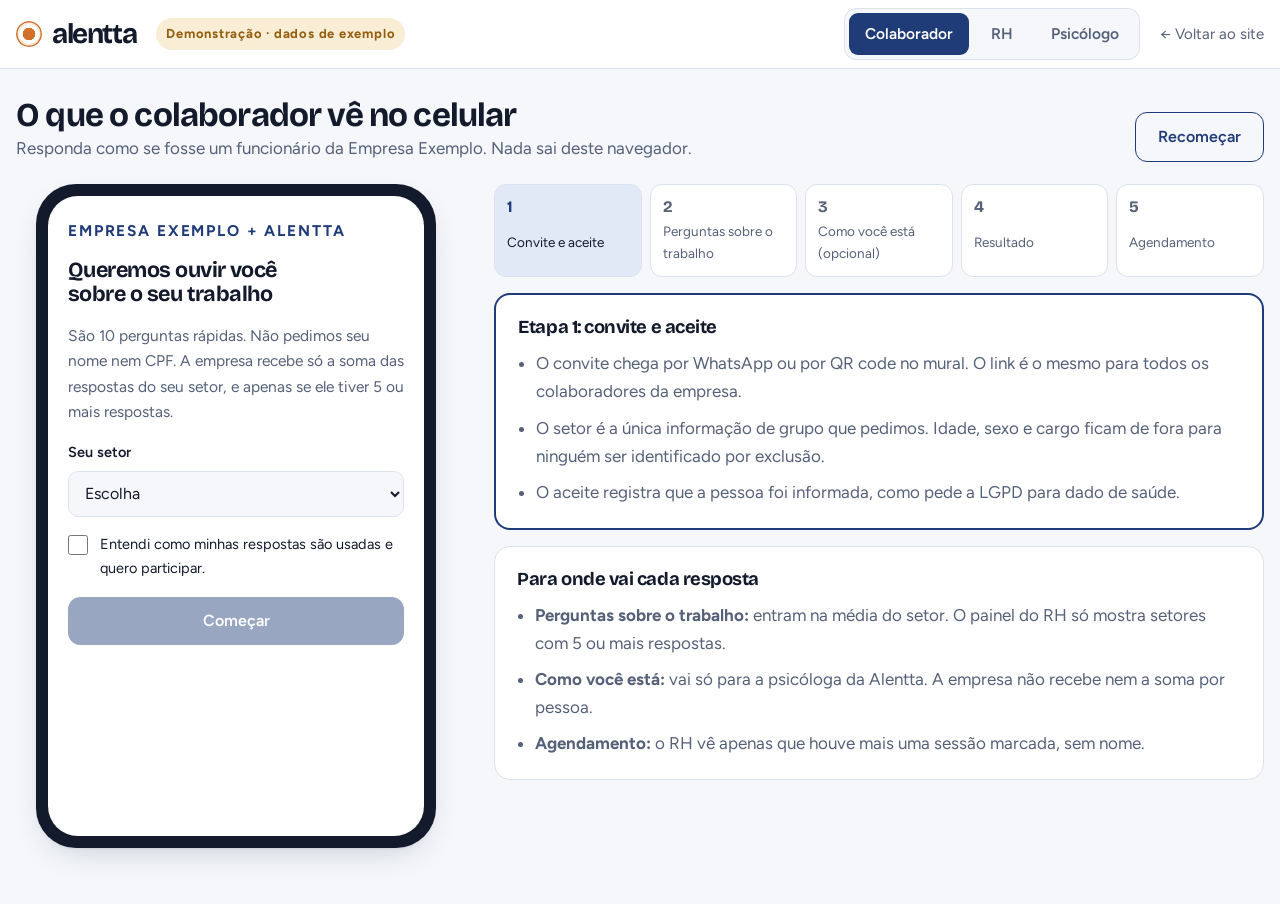
==== demo.html @ 722b4f47 "Site profissional: abertura com painel, normas, numeros, plataforma, entregaveis, sigilo, planos e m" ====
<!doctype html>
<html lang="pt-BR">
<head>
<meta charset="utf-8">
<meta name="viewport" content="width=device-width, initial-scale=1, viewport-fit=cover">
<title>Alentta · Demonstração</title>
<meta name="robots" content="noindex">
<link rel="preconnect" href="https://fonts.googleapis.com">
<link rel="preconnect" href="https://fonts.gstatic.com" crossorigin>
<link rel="stylesheet" href="https://fonts.googleapis.com/css2?family=Bricolage+Grotesque:opsz,wght@12..96,500;12..96,700&family=Figtree:wght@400;500;600;700&display=swap">
<link rel="stylesheet" href="css/site.css">
<link rel="stylesheet" href="css/demo.css">
<style>:root{padding-top:env(safe-area-inset-top,0px);padding-bottom:env(safe-area-inset-bottom,0px)}[hidden]{display:none!important}</style>
</head>
<body>

<header class="demo-top">
  <div class="demo-top-in">
    <a class="logo" href="index.html" aria-label="Voltar ao site da Alentta"><span class="logo-mark" aria-hidden="true"></span>alentta</a>
    <span class="demo-badge">Demonstração · dados de exemplo</span>
    <div class="tabs" role="tablist" aria-label="Escolha a tela">
      <button class="tab" role="tab" id="tab-colaborador" aria-controls="v-colaborador" aria-selected="true">Colaborador</button>
      <button class="tab" role="tab" id="tab-rh" aria-controls="v-rh" aria-selected="false">RH</button>
      <button class="tab" role="tab" id="tab-psicologo" aria-controls="v-psicologo" aria-selected="false">Psicólogo</button>
    </div>
    <a class="back" href="index.html">← Voltar ao site</a>
  </div>
</header>

<!-- COLABORADOR -->
<section class="screen" id="v-colaborador" role="tabpanel" aria-labelledby="tab-colaborador">
  <div class="screen-in">
    <div class="screen-head">
      <div><h1>O que o colaborador vê no celular</h1><p>Responda como se fosse um funcionário da Empresa Exemplo. Nada sai deste navegador.</p></div>
      <button class="btn ghost" id="c-reiniciar" type="button">Recomeçar</button>
    </div>
    <div class="collab">
      <div class="device"><div class="device-screen" id="c-tela" aria-live="polite"></div></div>
      <div class="side">
        <ol class="flow" id="c-flow" aria-label="Etapas">
          <li data-f="0">Convite e aceite</li>
          <li data-f="1">Perguntas sobre o trabalho</li>
          <li data-f="2">Como você está (opcional)</li>
          <li data-f="3">Resultado</li>
          <li data-f="4">Agendamento</li>
        </ol>
        <div class="side-card now" id="c-explica"></div>
        <div class="side-card">
          <h3>Para onde vai cada resposta</h3>
          <ul>
            <li><b>Perguntas sobre o trabalho:</b> entram na média do setor. O painel do RH só mostra setores com 5 ou mais respostas.</li>
            <li><b>Como você está:</b> vai só para a psicóloga da Alentta. A empresa não recebe nem a soma por pessoa.</li>
            <li><b>Agendamento:</b> o RH vê apenas que houve mais uma sessão marcada, sem nome.</li>
          </ul>
        </div>
      </div>
    </div>
  </div>
</section>

<!-- RH -->
<section class="screen" id="v-rh" role="tabpanel" aria-labelledby="tab-rh" hidden>
  <div class="screen-in">
    <div class="screen-head">
      <div><h1>Empresa Exemplo Ltda · ciclo 2026</h1><p>214 colaboradores · 7 setores · questionário aberto de 03/11 a 17/11/2026</p></div>
      <span class="pill info" style="font-size:.8125rem">Atualizado há 5 minutos</span>
    </div>
    <div class="kpis">
      <div class="kpi"><small>Participação</small><b>78%</b><span>167 de 214 responderam</span></div>
      <div class="kpi"><small>Setores em risco alto</small><b style="color:var(--crit)">2</b><span>Atendimento e Logística</span></div>
      <div class="kpi"><small>Plano de ação</small><b>4 de 9</b><span>ações concluídas no prazo</span></div>
      <div class="kpi"><small>Sessões realizadas</small><b>41</b><span>17 pessoas atendidas, sem nomes</span></div>
    </div>
    <div class="grid-2">
      <div class="panel">
        <div class="panel-head">
          <div><h2>Mapa de riscos psicossociais por setor</h2><p>0 a 100: quanto maior, maior o risco. Média das respostas do setor.</p></div>
          <div class="legend"><span><i style="background:var(--good-soft);box-shadow:inset 0 0 0 1.5px var(--good)"></i>Baixo (até 39)</span><span><i style="background:var(--warn-soft);box-shadow:inset 0 0 0 1.5px var(--warn)"></i>Moderado (40 a 59)</span><span><i style="background:var(--crit-soft);box-shadow:inset 0 0 0 1.5px var(--crit)"></i>Alto (60 ou mais)</span></div>
        </div>
        <div class="scroll"><table class="t heatmap" id="rh-heat"></table></div>
        <p style="font-size:.8438rem;color:var(--muted)">Diretoria tem 4 respostas: os números ficam ocultos e entram só no total da empresa.</p>
      </div>
      <div class="panel">
        <div class="panel-head"><div><h2>Cuidado</h2><p>Somente totais. Nomes nunca aparecem no painel.</p></div></div>
        <div class="funnel" id="rh-funnel"></div>
        <p style="font-size:.8438rem;color:var(--muted)">Tempo médio entre o convite e a primeira conversa: 2,1 dias. Casos de crise: atendidos no mesmo dia.</p>
      </div>
    </div>
    <div class="grid-2">
      <div class="panel">
        <div class="panel-head"><div><h2>Plano de ação</h2><p>Entra no PGR. Cada ação tem responsável e prazo.</p></div><button class="mini-btn" type="button" data-toast="Na versão real, a nova ação abre um formulário com risco, setor, responsável e prazo.">Nova ação</button></div>
        <div class="scroll"><table class="t" id="rh-plano"></table></div>
      </div>
      <div class="panel">
        <div class="panel-head"><div><h2>Documentos para a fiscalização</h2><p>Histórico guardado por 20 anos, como a NR-1 pede para o inventário.</p></div></div>
        <div class="docs">
          <div class="doc"><div><b>Relatório técnico psicossocial</b><br><span>Assinado por psicóloga CRP 03 · 28 páginas</span></div><button class="mini-btn" type="button" data-toast="Na versão real, baixa o PDF assinado digitalmente.">Baixar PDF</button></div>
          <div class="doc"><div><b>Inventário de riscos</b><br><span>14 perigos · formato da NR-1 para o PGR</span></div><button class="mini-btn" type="button" data-toast="Na versão real, baixa a planilha no formato do inventário.">Baixar planilha</button></div>
          <div class="doc"><div><b>Registro de participação dos trabalhadores</b><br><span>Convites, lembretes e adesão por setor</span></div><button class="mini-btn" type="button" data-toast="Na versão real, baixa o registro com datas e totais.">Baixar</button></div>
          <div class="doc"><div><b>Encontro com as lideranças</b><br><span>Lista de presença · 12/11/2026</span></div><button class="mini-btn" type="button" data-toast="Na versão real, baixa a lista de presença.">Baixar</button></div>
        </div>
      </div>
    </div>
  </div>
</section>

<!-- PSICÓLOGO -->
<section class="screen" id="v-psicologo" role="tabpanel" aria-labelledby="tab-psicologo" hidden>
  <div class="screen-in">
    <div class="screen-head">
      <div><h1>Psic. Marina Lopes · CRP 03/00000 (exemplo)</h1><p>Quinta-feira, 14/11/2026 · 3 empresas atendidas</p></div>
      <span class="pill good" style="font-size:.8125rem">Disponível</span>
    </div>
    <div class="psi">
      <div class="panel">
        <div class="panel-head"><div><h2>Fila de acolhimento</h2><p>Ordem por prioridade da triagem</p></div></div>
        <div class="queue" id="p-fila"></div>
      </div>
      <div class="panel">
        <div class="panel-head"><div><h2>Agenda de hoje</h2><p>Sessões de 50 minutos por vídeo</p></div></div>
        <div class="agenda" id="p-agenda"></div>
      </div>
      <div class="panel prontuario">
        <div class="panel-head"><div><h2 id="p-nome">Prontuário</h2><p id="p-sub"></p></div><button class="btn" type="button" style="min-height:42px" data-toast="Na versão real, abre a sala de vídeo da plataforma, a mesma da teleconsulta da Eloá.">Entrar na sala</button></div>
        <div class="alertbox info" id="p-triagem"></div>
        <label class="chart-field" for="p-queixa">Demanda trazida<textarea id="p-queixa"></textarea></label>
        <label class="chart-field" for="p-evol">Evolução da sessão<textarea id="p-evol" placeholder="Registro da sessão de hoje"></textarea></label>
        <label class="chart-field" for="p-conduta">Conduta e próximos passos<input id="p-conduta" placeholder="Ex.: 2ª sessão em 7 dias; técnica de respiração; rever com a pessoa a conversa com a liderança"></label>
        <div class="row-btns">
          <button class="btn" type="button" data-toast="Na versão real, o registro é assinado e fica imutável. Correções entram como adendo.">Assinar registro</button>
          <button class="btn ghost" type="button" data-toast="Na versão real, gera a carta de encaminhamento para CAPS, UBS ou o plano de saúde.">Encaminhar à rede</button>
          <button class="btn ghost" type="button" data-toast="Na versão real, sai só a data e o horário, sem sintomas, e vai para o próprio paciente, que decide se entrega à empresa.">Declaração de comparecimento</button>
        </div>
        <p class="lock"><svg aria-hidden="true" width="16" height="16" viewBox="0 0 16 16" style="flex:none;margin-top:2px"><rect x="3" y="7" width="10" height="7" rx="2" fill="none" stroke="currentColor" stroke-width="1.5"/><path d="M5.5 7V5a2.5 2.5 0 0 1 5 0v2" fill="none" stroke="currentColor" stroke-width="1.5"/></svg><span>Prontuário de uso exclusivo da psicóloga, guardado por no mínimo 5 anos. A empresa contratante não tem acesso a nada desta tela.</span></p>
      </div>
    </div>
  </div>
</section>

<p class="toast" id="toast" role="status" hidden></p>
<script src="js/demo.js"></script>
</body>
</html>
---- css/site.css ----
/* Alentta: saúde mental no trabalho (NR-1). Uma empresa da Eloá Group.
   Layout: faixas horizontais de ponta a ponta, alternando fundo claro, fundo tingido e uma faixa escura (sigilo);
   o produto aparece como tela real (painel do RH e celular), em linhas alternadas texto/tela; conteúdo até 1240px. */
:root{
  --bg:#F5F7FB;
  --surface:#FFFFFF;
  --tint:#EAF0F9;
  --ink:#131A2C;
  --muted:#556079;
  --line:#DCE2EC;
  --brand:#1F3B78;
  --brand-ink:#FFFFFF;
  --brand-soft:#E2E9F6;
  --sun:#D2702A;
  --sun-soft:#FBE9DA;
  --good:#2C7A57;
  --good-soft:#E0F1E7;
  --warn:#946010;
  --warn-soft:#F9EDD5;
  --crit:#AD3B31;
  --crit-soft:#F7DFDB;
  --night:#101828;
  --night-2:#18223A;
  --night-ink:#EAEEF7;
  --night-muted:#A7B1C8;
  --night-line:rgba(255,255,255,.13);
  --shadow:0 1px 2px rgba(19,26,44,.06),0 12px 32px -12px rgba(19,26,44,.22);
  --shadow-lg:0 2px 4px rgba(19,26,44,.05),0 30px 60px -20px rgba(19,26,44,.35);
  --font-display:"Bricolage Grotesque","Segoe UI",system-ui,-apple-system,sans-serif;
  --font-body:"Figtree","Segoe UI",system-ui,-apple-system,Roboto,sans-serif;
  --radius:16px;
  --wrap:1240px;
}
@media (prefers-color-scheme: dark){
  :root:not([data-theme="light"]){
    --bg:#0D1220;--surface:#151C2E;--tint:#121A2C;--ink:#E8ECF6;--muted:#A0A9C0;--line:#273049;
    --brand:#9FB6F3;--brand-ink:#0D1220;--brand-soft:#1B2643;--sun:#F0A062;--sun-soft:#33251A;
    --good:#6CC59A;--good-soft:#152E28;--warn:#E2B357;--warn-soft:#332818;--crit:#EE8A80;--crit-soft:#391D1C;
    --night:#080C16;--night-2:#111A2C;--night-ink:#EAEEF7;--night-muted:#A7B1C8;--night-line:rgba(255,255,255,.12);
    --shadow:0 1px 2px rgba(0,0,0,.3),0 12px 32px -12px rgba(0,0,0,.6);
    --shadow-lg:0 2px 4px rgba(0,0,0,.3),0 30px 60px -20px rgba(0,0,0,.75);
    color-scheme:dark;
  }
}
:root[data-theme="dark"]{
  --bg:#0D1220;--surface:#151C2E;--tint:#121A2C;--ink:#E8ECF6;--muted:#A0A9C0;--line:#273049;
  --brand:#9FB6F3;--brand-ink:#0D1220;--brand-soft:#1B2643;--sun:#F0A062;--sun-soft:#33251A;
  --good:#6CC59A;--good-soft:#152E28;--warn:#E2B357;--warn-soft:#332818;--crit:#EE8A80;--crit-soft:#391D1C;
  --night:#080C16;--night-2:#111A2C;--night-ink:#EAEEF7;--night-muted:#A7B1C8;--night-line:rgba(255,255,255,.12);
  --shadow:0 1px 2px rgba(0,0,0,.3),0 12px 32px -12px rgba(0,0,0,.6);
  --shadow-lg:0 2px 4px rgba(0,0,0,.3),0 30px 60px -20px rgba(0,0,0,.75);
  color-scheme:dark;
}

/* ---------- base ---------- */
*{box-sizing:border-box}
html{scroll-behavior:smooth}
@media (prefers-reduced-motion: reduce){html{scroll-behavior:auto}}
body{margin:0;background:var(--bg);color:var(--ink);font:400 1.0625rem/1.65 var(--font-body);-webkit-font-smoothing:antialiased}
h1,h2,h3,h4{font-family:var(--font-display);line-height:1.1;margin:0;text-wrap:balance;letter-spacing:-.025em;font-weight:700}
p{margin:0}
a{color:inherit}
:focus-visible{outline:3px solid var(--sun);outline-offset:3px;border-radius:6px}
img,svg{max-width:100%}
.ico{width:22px;height:22px;flex:none;stroke:currentColor;fill:none;stroke-width:1.75;stroke-linecap:round;stroke-linejoin:round}

.band{padding-block:clamp(64px,8vw,112px);padding-left:max(16px,env(safe-area-inset-left,0px));padding-right:max(16px,env(safe-area-inset-right,0px))}
.band.tint{background:var(--tint)}
.band.white{background:var(--surface);border-block:1px solid var(--line)}
.wrap{max-width:var(--wrap);margin-inline:auto;min-width:0}
.eyebrow{display:inline-flex;align-items:center;gap:8px;font-size:.8125rem;font-weight:700;letter-spacing:.14em;text-transform:uppercase;color:var(--sun)}
.eyebrow::before{content:"";width:18px;height:2px;border-radius:2px;background:currentColor}
.lead{font-size:clamp(1.0625rem,1.5vw,1.2rem);color:var(--muted);max-width:62ch;line-height:1.6}
.section-head{display:grid;gap:16px;margin-bottom:clamp(36px,4.5vw,56px);max-width:780px}
.section-head.center{margin-inline:auto;text-align:center;justify-items:center}
.section-head h2{font-size:clamp(1.9rem,3.6vw,2.9rem)}

/* ---------- botões ---------- */
.btn{display:inline-flex;align-items:center;justify-content:center;gap:10px;min-height:50px;padding:12px 22px;border-radius:12px;border:1.5px solid var(--brand);background:var(--brand);color:var(--brand-ink);font:600 1rem/1.2 var(--font-body);text-decoration:none;cursor:pointer;transition:transform .15s ease,box-shadow .15s ease}
.btn:hover{transform:translateY(-1px);box-shadow:var(--shadow)}
.btn.ghost{background:transparent;color:var(--brand)}
.btn.light{background:#fff;border-color:#fff;color:#131A2C}
.btn.outline-light{background:transparent;border-color:rgba(255,255,255,.45);color:#fff}
.btn .ico{width:18px;height:18px}
@media (prefers-reduced-motion: reduce){.btn{transition:none}.btn:hover{transform:none}}

/* ---------- marca ---------- */
.logo{display:inline-flex;align-items:center;gap:10px;text-decoration:none;font:700 1.75rem/1 var(--font-display);letter-spacing:-.05em}
.logo-mark{width:26px;height:26px;border-radius:50%;flex:none;background:radial-gradient(circle at 50% 50%,var(--sun) 0 34%,transparent 35%),radial-gradient(circle,transparent 0 52%,var(--sun-soft) 53% 100%);box-shadow:inset 0 0 0 1.5px var(--sun)}

/* ---------- navegação ---------- */
.nav{position:sticky;top:env(safe-area-inset-top,0px);z-index:40;background:color-mix(in srgb,var(--bg) 86%,transparent);backdrop-filter:saturate(1.4) blur(12px);-webkit-backdrop-filter:saturate(1.4) blur(12px);border-bottom:1px solid var(--line);padding-left:max(16px,env(safe-area-inset-left,0px));padding-right:max(16px,env(safe-area-inset-right,0px))}
body::before{content:"";position:fixed;inset:0 0 auto;height:env(safe-area-inset-top,0px);z-index:50;background:var(--bg)}
.nav .wrap{display:flex;align-items:center;gap:32px;min-height:72px}
.nav-links{display:flex;gap:26px;margin-left:auto;font-size:.9688rem}
.nav-links a{text-decoration:none;color:var(--muted);padding-block:8px}
.nav-links a:hover{color:var(--ink)}
.nav-cta{display:flex;gap:10px}
.nav .btn{min-height:44px;padding:9px 18px;font-size:.9375rem}
.menu-btn{display:none;margin-left:auto;width:44px;height:44px;border:1px solid var(--line);border-radius:10px;background:var(--surface);color:var(--ink);cursor:pointer;align-items:center;justify-content:center}
.nav .mobile-menu{display:none}
[hidden]{display:none!important}
@media (max-width:1020px){
  .nav-links,.nav-cta .ghost{display:none}
  .nav-cta{margin-left:auto}
  .menu-btn{display:inline-flex;margin-left:0}
  .nav .mobile-menu{display:grid;gap:0;min-height:0;padding:4px 0 16px;border-top:1px solid var(--line)}
  .mobile-menu a{padding:13px 4px;text-decoration:none;font-weight:600;border-bottom:1px solid var(--line)}
}
@media (max-width:480px){.nav-cta{display:none}.menu-btn{margin-left:auto}}

/* ---------- abertura ---------- */
.hero{padding-top:clamp(48px,7vw,96px);padding-bottom:clamp(56px,7vw,96px);background:radial-gradient(1200px 520px at 85% 0%,var(--tint),transparent 70%)}
.hero .wrap{display:grid;grid-template-columns:minmax(0,1fr) minmax(0,1.05fr);gap:clamp(36px,5vw,72px);align-items:center}
.hero-copy{display:grid;gap:24px;min-width:0}
.hero h1{font-size:clamp(2.45rem,5.4vw,4.35rem);letter-spacing:-.04em;line-height:1.03}
.hero h1 em{font-style:normal;color:var(--sun)}
.hero-actions{display:flex;flex-wrap:wrap;gap:12px}
.ticks{list-style:none;margin:4px 0 0;padding:0;display:flex;flex-wrap:wrap;gap:10px 22px;font-size:.9375rem;color:var(--muted)}
.ticks li{display:inline-flex;align-items:center;gap:8px}
.ticks .ico{width:18px;height:18px;color:var(--good)}
@media (max-width:960px){.hero .wrap{grid-template-columns:1fr}}

/* composição: painel do RH + celular por cima */
.hero-visual{position:relative;min-width:0;display:grid}
.hero-visual .sun{position:absolute;right:-8%;top:-12%;width:66%;aspect-ratio:1/1;border-radius:50%;background:radial-gradient(circle,var(--sun-soft) 0 45%,transparent 70%);animation:inhale 10s ease-in-out infinite;z-index:0}
@keyframes inhale{0%,100%{transform:scale(.88);opacity:.8}45%,55%{transform:scale(1);opacity:1}}
@media (prefers-reduced-motion: reduce){.hero-visual .sun{animation:none}}
.window{position:relative;z-index:1;background:var(--surface);border:1px solid var(--line);border-radius:14px;box-shadow:var(--shadow-lg);overflow:hidden;min-width:0}
.window-bar{display:flex;align-items:center;gap:12px;padding:10px 14px;border-bottom:1px solid var(--line);background:var(--bg)}
.dots{display:flex;gap:6px}
.dots i{width:10px;height:10px;border-radius:50%;background:var(--line)}
.window-title{font-size:.8125rem;color:var(--muted);font-weight:600;white-space:nowrap;overflow:hidden;text-overflow:ellipsis}
.window-body{padding:16px;display:grid;gap:14px}
.w-kpis{display:grid;grid-template-columns:repeat(3,minmax(0,1fr));gap:10px}
.w-kpi{border:1px solid var(--line);border-radius:10px;padding:10px 12px;display:grid;gap:2px}
.w-kpi small{font-size:.6875rem;color:var(--muted)}
.w-kpi b{font:700 1.35rem/1.1 var(--font-display);font-variant-numeric:tabular-nums}
.w-label{display:flex;justify-content:space-between;align-items:center;font-size:.75rem;font-weight:700;color:var(--muted)}
/* O celular encosta só na faixa vazia do pé do painel, à direita: não cobre nenhum dado. */
.hero-visual .window-body{padding-bottom:72px}
.hv-row{position:relative;z-index:2;display:flex;justify-content:space-between;align-items:flex-start;gap:20px;margin-top:-64px;padding-inline:20px}
.hero-visual .phone{position:relative;flex:none;width:214px}
.hero-visual .phone-screen{min-height:0;padding:16px 13px 13px;gap:10px}
.hero-visual .q-text{font-size:.875rem}
.hero-visual .opt{padding:7px 10px;font-size:.75rem}
.float-card{margin-top:100px;display:grid;grid-template-columns:44px minmax(0,1fr);gap:12px;align-items:center;max-width:300px;padding:14px 16px;background:var(--surface);border:1px solid var(--line);border-radius:14px;box-shadow:var(--shadow)}
.float-card .fc-ico{width:44px;height:44px;border-radius:12px;display:grid;place-items:center;background:var(--good-soft);color:var(--good)}
.float-card b{display:block;font-size:.9063rem;line-height:1.3}
.float-card small{display:block;font-size:.7813rem;color:var(--muted);margin-top:2px}
@media (max-width:560px){.hero-visual .phone{display:none}.hv-row{margin-top:-48px;padding-inline:12px}.float-card{margin-top:0}.hero-visual .sun{width:90%}}

/* celular (usado também na demonstração) */
.phone{position:relative;border-radius:30px;padding:9px;background:#131A2C;box-shadow:var(--shadow-lg)}
.phone-screen{border-radius:22px;background:var(--surface);padding:20px 16px 16px;display:grid;gap:12px;align-content:start;color:var(--ink);min-height:380px}
.phone-top{display:flex;justify-content:space-between;align-items:center;font-size:.6875rem;color:var(--muted)}
.progress{height:6px;border-radius:99px;background:var(--line);overflow:hidden}
.progress i{display:block;height:100%;width:var(--p,40%);background:var(--sun);border-radius:99px}
.q-domain{font-size:.6875rem;font-weight:700;letter-spacing:.12em;text-transform:uppercase;color:var(--brand)}
.q-text{font:600 1rem/1.35 var(--font-display)}
.opts{display:grid;gap:7px}
.opt{display:block;padding:9px 12px;border:1.5px solid var(--line);border-radius:11px;font-size:.8438rem;background:var(--surface)}
.opt.on{border-color:var(--brand);background:var(--brand-soft);font-weight:600}
.phone-note{font-size:.6875rem;color:var(--muted);display:flex;gap:6px;align-items:flex-start}

/* mapa de calor (abertura e plataforma) */
.heat{display:grid;grid-template-columns:minmax(78px,auto) repeat(5,minmax(0,1fr));gap:4px;font-size:.6875rem;color:var(--ink);align-items:center}
.heat .h{font-weight:700;color:var(--muted);text-align:center;line-height:1.1;padding-bottom:2px}
.heat .s{font-weight:600;white-space:nowrap;overflow:hidden;text-overflow:ellipsis}
.heat .c{height:26px;border-radius:6px;display:grid;place-items:center;font-weight:700;font-variant-numeric:tabular-nums}
.c.lo{background:var(--good-soft);color:var(--good)}
.c.md{background:var(--warn-soft);color:var(--warn)}
.c.hi{background:var(--crit-soft);color:var(--crit)}
.c.na{background:repeating-linear-gradient(45deg,var(--line) 0 4px,transparent 4px 8px);color:var(--muted);font-weight:500}

.mini-card{background:var(--surface);border:1px solid var(--line);border-radius:12px;padding:12px;display:grid;gap:8px;font-size:.8125rem}
.mini-row{display:flex;justify-content:space-between;gap:8px;align-items:center}
.pill{display:inline-flex;align-items:center;gap:6px;padding:3px 9px;border-radius:99px;font-size:.6875rem;font-weight:700;white-space:nowrap}
.pill.good{background:var(--good-soft);color:var(--good)}
.pill.warn{background:var(--warn-soft);color:var(--warn)}
.pill.crit{background:var(--crit-soft);color:var(--crit)}
.pill.info{background:var(--brand-soft);color:var(--brand)}

/* ---------- faixa de normas ---------- */
.norms{padding-block:22px;border-block:1px solid var(--line);background:var(--surface);padding-left:max(16px,env(safe-area-inset-left,0px));padding-right:max(16px,env(safe-area-inset-right,0px))}
.norms .wrap{display:flex;flex-wrap:wrap;align-items:center;gap:14px 40px;justify-content:space-between}
.norms-label{font-size:.8125rem;font-weight:700;letter-spacing:.12em;text-transform:uppercase;color:var(--muted)}
.norms ul{list-style:none;margin:0;padding:0;display:flex;flex-wrap:wrap;gap:12px 36px}
.norms li{display:grid;line-height:1.25}
.norms b{font:700 1.05rem/1.2 var(--font-display);letter-spacing:-.01em}
.norms span{font-size:.8125rem;color:var(--muted)}

/* ---------- números ---------- */
.stats{display:grid;grid-template-columns:repeat(4,minmax(0,1fr));border-top:1px solid var(--line)}
.stat{padding:28px 24px 8px 0;display:grid;gap:8px;align-content:start}
.stat+.stat{padding-left:24px;border-left:1px solid var(--line)}
.stat b{font:700 clamp(2.2rem,4vw,3.1rem)/1 var(--font-display);letter-spacing:-.035em;font-variant-numeric:tabular-nums}
.stat b small{font-size:.5em;letter-spacing:0;margin-left:2px}
.stat p{color:var(--muted);font-size:.9688rem;max-width:30ch}
.stat cite{font-style:normal;font-size:.75rem;color:var(--muted);opacity:.85}
@media (max-width:900px){.stats{grid-template-columns:repeat(2,minmax(0,1fr))}.stat:nth-child(3){padding-left:0;border-left:0}.stat{border-top:1px solid var(--line)}}
@media (max-width:480px){.stats{grid-template-columns:1fr}.stat+.stat{padding-left:0;border-left:0}}

/* ---------- NR-1 ---------- */
.nr-grid{display:grid;grid-template-columns:minmax(0,.95fr) minmax(0,1.05fr);gap:clamp(32px,5vw,72px);align-items:start}
.cycle{list-style:none;margin:0;padding:0;display:grid;grid-template-columns:repeat(2,minmax(0,1fr));gap:16px}
.cycle li{background:var(--surface);border:1px solid var(--line);border-radius:var(--radius);padding:22px;display:grid;gap:10px;align-content:start}
.cycle-ico{width:42px;height:42px;border-radius:12px;display:grid;place-items:center;background:var(--brand-soft);color:var(--brand)}
.cycle h3{font-size:1.15rem;display:flex;align-items:baseline;gap:8px}
.cycle h3 small{font:600 .75rem/1 var(--font-body);color:var(--sun);letter-spacing:.08em}
.cycle p{color:var(--muted);font-size:.9688rem}
.notice{margin-top:20px;display:grid;grid-template-columns:auto minmax(0,1fr);gap:14px;padding:18px 20px;border-radius:var(--radius);background:var(--warn-soft);border:1px solid color-mix(in srgb,var(--warn) 25%,transparent);font-size:.9688rem}
.notice .ico{color:var(--warn);margin-top:2px}
.notice b{color:var(--ink)}
@media (max-width:960px){.nr-grid{grid-template-columns:1fr}}
@media (max-width:520px){.cycle{grid-template-columns:1fr}}

/* ---------- como funciona: linha do tempo ---------- */
.timeline{list-style:none;margin:0;padding:0;display:grid;grid-template-columns:repeat(4,minmax(0,1fr));gap:28px;position:relative;counter-reset:passo}
.timeline::before{content:"";position:absolute;left:24px;right:24px;top:23px;height:2px;background:linear-gradient(90deg,var(--sun),var(--brand))}
.timeline li{position:relative;display:grid;gap:10px;align-content:start;counter-increment:passo}
.timeline li::before{content:counter(passo);position:relative;z-index:1;width:48px;height:48px;border-radius:50%;display:grid;place-items:center;background:var(--surface);border:2px solid var(--brand);color:var(--brand);font:700 1.1rem/1 var(--font-display)}
.timeline li:first-child::before{border-color:var(--sun);color:var(--sun)}
.timeline .when{font-size:.8125rem;font-weight:700;letter-spacing:.06em;text-transform:uppercase;color:var(--muted);margin-top:6px}
.timeline h3{font-size:1.3rem}
.timeline p{color:var(--muted);font-size:.9688rem}
@media (max-width:960px){.timeline{grid-template-columns:repeat(2,minmax(0,1fr))}.timeline::before{display:none}}
@media (max-width:520px){.timeline{grid-template-columns:1fr}}

/* ---------- plataforma: linhas alternadas ---------- */
.feature{display:grid;grid-template-columns:minmax(0,1fr) minmax(0,1.1fr);gap:clamp(32px,5vw,80px);align-items:center}
.feature+.feature{margin-top:clamp(64px,8vw,104px)}
.feature.flip .feature-copy{order:2}
.feature-copy{display:grid;gap:18px;min-width:0}
.feature-copy h3{font-size:clamp(1.6rem,2.8vw,2.2rem)}
.feature-copy .kicker{font-size:.8125rem;font-weight:700;letter-spacing:.12em;text-transform:uppercase;color:var(--brand)}
.checks{list-style:none;margin:6px 0 0;padding:0;display:grid;gap:14px}
.checks li{display:grid;grid-template-columns:34px minmax(0,1fr);gap:12px;align-items:start}
.checks .ci{width:34px;height:34px;border-radius:10px;display:grid;place-items:center;background:var(--brand-soft);color:var(--brand)}
.checks .ci .ico{width:18px;height:18px}
.checks b{display:block;font-weight:600}
.checks span{color:var(--muted);font-size:.9688rem}
.feature-visual{min-width:0;position:relative}
.feature-visual .window-body{padding:18px;gap:16px}
.plan-mini{display:grid;gap:8px}
.plan-row{display:grid;grid-template-columns:minmax(0,1fr) auto auto;gap:12px;align-items:center;padding:9px 0;border-top:1px solid var(--line);font-size:.8125rem}
.plan-row span{color:var(--muted);font-variant-numeric:tabular-nums}
.funnel-mini{display:grid;gap:7px}
.fm{display:grid;grid-template-columns:120px minmax(0,1fr) 28px;gap:10px;align-items:center;font-size:.75rem}
.fm i{display:block;height:14px;border-radius:5px;background:var(--brand);opacity:.85}
.fm b{text-align:right;font-variant-numeric:tabular-nums}
.duo{display:grid;grid-template-columns:minmax(0,1.3fr) minmax(0,1fr);gap:14px}
.phone-solo{max-width:300px;margin-inline:auto}
.result-box{padding:12px;border-radius:12px;background:var(--brand-soft);display:grid;gap:4px;font-size:.8125rem}
.slot-mini{display:flex;justify-content:space-between;align-items:center;padding:9px 11px;border:1.5px solid var(--line);border-radius:11px;font-size:.8125rem}
.slot-mini.on{border-color:var(--brand);background:var(--brand-soft);font-weight:600}
.queue-mini{display:grid;gap:8px}
.qm{display:grid;gap:3px;padding:11px 12px;border:1px solid var(--line);border-radius:11px;font-size:.8125rem}
.qm small{color:var(--muted)}
.qm.urgent{border-color:var(--crit);background:var(--crit-soft)}
@media (max-width:960px){.feature{grid-template-columns:1fr}.feature.flip .feature-copy{order:0}}
@media (max-width:560px){.duo{grid-template-columns:1fr}.fm{grid-template-columns:96px minmax(0,1fr) 26px}}

/* ---------- entregáveis ---------- */
.deliver{display:grid;grid-template-columns:repeat(3,minmax(0,1fr));gap:18px}
.doc-card{display:grid;grid-template-columns:48px minmax(0,1fr);gap:16px;padding:22px;background:var(--surface);border:1px solid var(--line);border-radius:var(--radius);align-items:start}
.doc-ico{width:48px;height:56px;border-radius:8px;border:1.5px solid var(--line);background:var(--bg);display:grid;place-items:center;color:var(--brand);position:relative}
.doc-ico::after{content:"";position:absolute;top:-1.5px;right:-1.5px;width:14px;height:14px;background:linear-gradient(225deg,var(--surface) 50%,var(--line) 50%);border-bottom-left-radius:4px}
.doc-card h3{font-size:1.1rem;margin-bottom:4px}
.doc-card p{color:var(--muted);font-size:.9375rem}
.doc-card .tag{display:inline-block;margin-top:10px;font-size:.75rem;font-weight:700;color:var(--good);background:var(--good-soft);padding:3px 9px;border-radius:99px}
@media (max-width:1000px){.deliver{grid-template-columns:repeat(2,minmax(0,1fr))}}
@media (max-width:620px){.deliver{grid-template-columns:1fr}}

/* ---------- sigilo ---------- */
.privacy{background:var(--night);color:var(--night-ink)}
.privacy .eyebrow{color:#F0A062}
.privacy .section-head h2{color:var(--night-ink)}
.privacy .lead{color:var(--night-muted)}
.privacy-grid{display:grid;grid-template-columns:repeat(2,minmax(0,1fr));gap:20px}
.privacy-col{background:var(--night-2);border:1px solid var(--night-line);border-radius:var(--radius);padding:28px;display:grid;gap:16px;align-content:start}
.privacy-col h3{font-size:1.3rem;color:var(--night-ink);display:flex;align-items:center;gap:12px}
.privacy-col h3 .badge{width:34px;height:34px;border-radius:10px;display:grid;place-items:center}
.privacy-col.yes .badge{background:rgba(108,197,154,.16);color:#6CC59A}
.privacy-col.no .badge{background:rgba(238,138,128,.16);color:#EE8A80}
.privacy-col ul{list-style:none;margin:0;padding:0;display:grid}
.privacy-col li{padding:13px 0;border-top:1px solid var(--night-line);color:var(--night-muted)}
.privacy-col li b{color:var(--night-ink);font-weight:600}
.privacy-foot{margin-top:24px;display:grid;grid-template-columns:auto minmax(0,1fr);gap:12px;color:var(--night-muted);font-size:.9375rem;max-width:92ch}
.privacy-foot .ico{color:#F0A062}
@media (max-width:860px){.privacy-grid{grid-template-columns:1fr}}

/* ---------- planos ---------- */
.plans{display:grid;grid-template-columns:repeat(3,minmax(0,1fr));gap:20px;align-items:stretch}
.plan{position:relative;display:grid;grid-template-rows:auto auto auto 1fr auto;gap:16px;padding:30px 26px;border:1px solid var(--line);border-radius:var(--radius);background:var(--surface)}
.plan.featured{border:2px solid var(--brand);box-shadow:var(--shadow-lg)}
.plan .tag{position:absolute;top:-13px;left:26px;background:var(--brand);color:var(--brand-ink);font-size:.75rem;font-weight:700;letter-spacing:.06em;padding:4px 11px;border-radius:99px}
.plan h3{font-size:1.45rem}
.plan .for{color:var(--muted);font-size:.9375rem;margin-top:-8px}
.price{display:flex;align-items:baseline;gap:6px;flex-wrap:wrap;font-variant-numeric:tabular-nums}
.price strong{font:700 2.6rem/1 var(--font-display);letter-spacing:-.035em}
.price span{color:var(--muted);font-size:.9375rem}
.plan ul{list-style:none;margin:0;padding:16px 0 0;border-top:1px solid var(--line);display:grid;gap:10px;font-size:.9688rem;align-content:start}
.plan li{display:grid;grid-template-columns:20px minmax(0,1fr);gap:10px}
.plan li .ico{width:18px;height:18px;margin-top:3px;color:var(--good)}
.plan li.off{color:var(--muted)}
.plan li.off .ico{color:var(--line)}
.extras{margin-top:20px;display:grid;grid-template-columns:repeat(4,minmax(0,1fr));border:1px solid var(--line);border-radius:var(--radius);background:var(--surface);overflow:hidden}
.extra{padding:18px 20px;display:grid;gap:4px;font-size:.9375rem}
.extra+.extra{border-left:1px solid var(--line)}
.extra b{font-family:var(--font-display);font-size:1.02rem}
.extra span{color:var(--muted)}
.calc{margin-top:20px;display:grid;grid-template-columns:minmax(0,1fr) minmax(0,1.3fr);gap:28px;padding:26px 28px;border-radius:var(--radius);background:var(--tint);align-items:center}
.calc label{display:grid;gap:10px;font-weight:600}
.calc .calc-n{display:flex;align-items:baseline;gap:8px}
.calc output{font:700 2rem/1 var(--font-display);font-variant-numeric:tabular-nums}
.calc input[type=range]{width:100%;accent-color:var(--brand)}
.calc-res{display:grid;grid-template-columns:repeat(3,minmax(0,1fr));gap:12px}
.calc-res div{background:var(--surface);border-radius:12px;padding:14px 16px;display:grid;gap:2px}
.calc-res div.on{box-shadow:inset 0 0 0 2px var(--brand)}
.calc-res small{color:var(--muted);font-size:.8125rem}
.calc-res b{font:700 1.3rem/1.2 var(--font-display);font-variant-numeric:tabular-nums}
.plans-foot{margin-top:16px;color:var(--muted);font-size:.875rem}
@media (max-width:1000px){.plans{grid-template-columns:1fr;max-width:560px;margin-inline:auto}.extras{grid-template-columns:repeat(2,minmax(0,1fr))}.extra:nth-child(3){border-left:0}.extra:nth-child(n+3){border-top:1px solid var(--line)}}
@media (max-width:860px){.calc{grid-template-columns:1fr}}
@media (max-width:560px){.extras{grid-template-columns:1fr}.extra+.extra{border-left:0;border-top:1px solid var(--line)}.calc-res{grid-template-columns:1fr}}

/* ---------- dúvidas ---------- */
.faq{display:grid;grid-template-columns:repeat(2,minmax(0,1fr));gap:0 36px}
.faq details{border-bottom:1px solid var(--line);padding:18px 0}
.faq summary{cursor:pointer;font:600 1.0625rem/1.4 var(--font-display);list-style:none;display:flex;justify-content:space-between;gap:16px;align-items:flex-start}
.faq summary::-webkit-details-marker{display:none}
.faq summary::after{content:"";flex:none;width:22px;height:22px;margin-top:1px;border-radius:50%;background:var(--brand-soft) center/12px 12px no-repeat;background-image:linear-gradient(var(--brand),var(--brand)),linear-gradient(var(--brand),var(--brand));background-size:10px 2px,2px 10px;background-position:center}
.faq details[open] summary::after{background-size:10px 2px,0 0}
.faq p{margin-top:10px;color:var(--muted)}
@media (max-width:860px){.faq{grid-template-columns:1fr}}

/* ---------- chamada + formulário ---------- */
.cta{background:linear-gradient(135deg,#17306A,#101828 70%);color:#EAEEF7}
.cta .wrap{display:grid;grid-template-columns:minmax(0,.9fr) minmax(0,1.1fr);gap:clamp(32px,5vw,72px);align-items:start}
.cta .eyebrow{color:#F0A062}
.cta h2{font-size:clamp(1.9rem,3.6vw,2.8rem);color:#fff}
.cta-copy{display:grid;gap:20px}
.cta-copy p{color:#B9C3DA}
.cta-list{list-style:none;margin:0;padding:0;display:grid;gap:12px;color:#D6DDEC}
.cta-list li{display:flex;gap:10px;align-items:flex-start}
.cta-list .ico{color:#6CC59A;margin-top:2px}
.form{display:grid;grid-template-columns:repeat(2,minmax(0,1fr));gap:14px;padding:28px;border-radius:var(--radius);background:var(--surface);color:var(--ink);box-shadow:var(--shadow-lg)}
.form h3{grid-column:1/-1;font-size:1.25rem}
.form label{display:grid;gap:6px;font-size:.9063rem;font-weight:600}
.form .full{grid-column:1/-1}
.form input,.form select,.form textarea{width:100%;min-height:48px;padding:10px 12px;border:1.5px solid var(--line);border-radius:10px;background:var(--bg);color:var(--ink);font:400 1rem/1.4 var(--font-body)}
.form input:focus,.form select:focus,.form textarea:focus{outline:none;border-color:var(--brand);box-shadow:0 0 0 3px var(--brand-soft)}
.form textarea{min-height:96px;resize:vertical}
.form .btn{width:100%}
.form-note{grid-column:1/-1;font-size:.8125rem;color:var(--muted)}
.form-msg{grid-column:1/-1;font-size:.9375rem;padding:12px 14px;border-radius:10px;background:var(--good-soft);color:var(--good)}
@media (max-width:900px){.cta .wrap{grid-template-columns:1fr}}
@media (max-width:520px){.form{grid-template-columns:1fr;padding:22px}}

/* ---------- rodapé ---------- */
.footer{background:var(--night);color:var(--night-muted);font-size:.9375rem}
.footer .wrap{display:grid;gap:32px}
.footer-top{display:grid;grid-template-columns:minmax(0,1.3fr) repeat(3,minmax(0,.55fr));gap:32px}
.footer .logo{color:var(--night-ink)}
.footer h4{font:700 .8125rem/1.2 var(--font-body);letter-spacing:.14em;text-transform:uppercase;color:var(--night-ink);margin-bottom:14px}
.footer ul{list-style:none;margin:0;padding:0;display:grid;gap:9px}
.footer a{text-decoration:none}
.footer a:hover{color:var(--night-ink)}
.crisis{display:grid;grid-template-columns:auto minmax(0,1fr);gap:12px;padding:14px 16px;border-radius:12px;border:1px solid var(--night-line);color:var(--night-ink);background:var(--night-2)}
.crisis .ico{color:#F0A062}
.crisis b{color:#F0A062}
.footer-bottom{display:flex;flex-wrap:wrap;justify-content:space-between;gap:16px;align-items:center;border-top:1px solid var(--night-line);padding-top:24px}
/* Assinatura do grupo: igual à da Eloá e da NutriObjetivo ("Uma empresa | eloá group") */
.group-sign{display:inline-flex;align-items:center;gap:12px;color:var(--night-ink);margin:0}
.group-label{font-size:12px;font-weight:700;letter-spacing:.18em;text-transform:uppercase;line-height:1.2;color:var(--night-muted)}
.group-sep{width:1px;height:18px;background:rgba(255,255,255,.3)}
.group-wordmark{display:inline-flex;align-items:baseline;gap:7px;font:650 1.35rem/1 Arial,Helvetica,sans-serif;letter-spacing:-.04em}
.group-wordmark small{font-size:12px;font-weight:700;letter-spacing:.26em;text-transform:uppercase}
@media (max-width:860px){.footer-top{grid-template-columns:repeat(3,minmax(0,1fr))}.footer-top>:first-child{grid-column:1/-1}}
@media (max-width:520px){.footer-top{grid-template-columns:1fr}}
---- css/demo.css ----
/* Demonstração: telas internas em largura total (sem coluna estreita no meio). */
.demo-top{position:sticky;top:env(safe-area-inset-top,0px);z-index:20;background:var(--surface);border-bottom:1px solid var(--line);padding-left:max(16px,env(safe-area-inset-left,0px));padding-right:max(16px,env(safe-area-inset-right,0px))}
.demo-top-in{display:flex;align-items:center;gap:20px;min-height:68px;flex-wrap:wrap;padding-block:8px}
.demo-badge{font-size:.8125rem;font-weight:700;letter-spacing:.06em;color:var(--warn);background:var(--warn-soft);padding:5px 10px;border-radius:99px}
.tabs{display:flex;gap:6px;margin-left:auto;padding:4px;border-radius:12px;background:var(--bg);border:1px solid var(--line)}
.tab{min-height:42px;padding:8px 16px;border:0;border-radius:9px;background:transparent;color:var(--muted);font:600 .9688rem/1 var(--font-body);cursor:pointer}
.tab[aria-selected="true"]{background:var(--brand);color:var(--brand-ink)}
.back{font-size:.9375rem;color:var(--muted);text-decoration:none}
.back:hover{color:var(--ink)}
@media (max-width:760px){.tabs{margin-left:0;width:100%}.tab{flex:1;padding:8px}}

.screen{padding-block:28px 56px;padding-left:max(16px,env(safe-area-inset-left,0px));padding-right:max(16px,env(safe-area-inset-right,0px))}
.screen-in{max-width:1680px;margin-inline:auto;min-width:0}
.screen-head{display:flex;flex-wrap:wrap;justify-content:space-between;align-items:end;gap:12px 24px;margin-bottom:22px}
.screen-head h1{font-size:clamp(1.5rem,2.6vw,2.1rem)}
.screen-head p{color:var(--muted)}

/* Colaborador: celular + painel explicativo ao lado */
.collab{display:grid;grid-template-columns:minmax(0,440px) minmax(0,1fr);gap:clamp(20px,3vw,40px);align-items:start}
.device{width:100%;max-width:400px;margin-inline:auto;border-radius:40px;padding:12px;background:var(--ink);box-shadow:var(--shadow)}
.device-screen{border-radius:30px;background:var(--surface);min-height:640px;padding:22px 20px;display:grid;gap:16px;align-content:start;color:var(--ink)}
.device-screen h2{font-size:1.35rem}
.device-screen p{font-size:.9688rem}
.device-screen .muted{color:var(--muted)}
.device-screen .opt{cursor:pointer;text-align:left;font:500 .9375rem/1.3 var(--font-body);color:var(--ink);width:100%}
.device-screen .opt:hover{border-color:var(--brand)}
.device-screen select{width:100%;min-height:46px;padding:10px 12px;border:1.5px solid var(--line);border-radius:10px;background:var(--bg);color:var(--ink);font:400 1rem var(--font-body)}
.check{display:grid;grid-template-columns:22px minmax(0,1fr);gap:10px;align-items:start;font-size:.9063rem}
.check input{width:20px;height:20px;margin:2px 0 0;accent-color:var(--brand)}
.row-btns{display:flex;gap:10px;flex-wrap:wrap}
.row-btns .btn{flex:1;min-height:48px}
.btn[disabled]{opacity:.45;cursor:not-allowed;transform:none}
.bars{display:grid;gap:10px}
.bar{display:grid;gap:4px;font-size:.8438rem}
.bar-top{display:flex;justify-content:space-between}
.bar-track{height:8px;border-radius:99px;background:var(--line);overflow:hidden}
.bar-track i{display:block;height:100%;border-radius:99px}
.alertbox{padding:14px;border-radius:14px;display:grid;gap:8px;font-size:.9375rem}
.alertbox.crit{background:var(--crit-soft);color:var(--ink);border:1.5px solid var(--crit)}
.alertbox.crit b{color:var(--crit)}
.alertbox.good{background:var(--good-soft)}
.alertbox.info{background:var(--brand-soft)}
.slot{display:flex;justify-content:space-between;align-items:center;gap:10px;padding:12px;border:1.5px solid var(--line);border-radius:12px;background:var(--surface);cursor:pointer;font:500 .9375rem var(--font-body);color:var(--ink);width:100%;text-align:left}
.slot:hover,.slot.on{border-color:var(--brand);background:var(--brand-soft)}
.side{display:grid;gap:16px;min-width:0}
.side-card{background:var(--surface);border:1px solid var(--line);border-radius:var(--radius);padding:22px;display:grid;gap:12px}
.side-card h3{font-size:1.15rem}
.side-card ul{margin:0;padding-left:18px;display:grid;gap:8px;color:var(--muted)}
.side-card.now{border:2px solid var(--brand)}
.flow{display:grid;grid-template-columns:repeat(5,minmax(0,1fr));gap:8px;list-style:none;margin:0;padding:0;counter-reset:f}
.flow li{counter-increment:f;padding:12px;border-radius:12px;background:var(--surface);border:1px solid var(--line);font-size:.8438rem;color:var(--muted);display:grid;gap:4px}
.flow li::before{content:counter(f);font:700 1rem var(--font-display);color:var(--muted)}
.flow li.on{background:var(--brand-soft);color:var(--ink)}
.flow li.on::before{color:var(--brand)}
.flow li.done::before{content:"✓";color:var(--good)}
@media (max-width:980px){.collab{grid-template-columns:1fr}.flow{grid-template-columns:repeat(2,minmax(0,1fr))}}

/* RH: painel */
.kpis{display:grid;grid-template-columns:repeat(4,minmax(0,1fr));gap:16px;margin-bottom:20px}
.kpi{background:var(--surface);border:1px solid var(--line);border-radius:var(--radius);padding:18px 20px;display:grid;gap:6px}
.kpi small{color:var(--muted);font-size:.875rem}
.kpi b{font:700 2rem/1 var(--font-display);font-variant-numeric:tabular-nums;letter-spacing:-.02em}
.kpi span{font-size:.8438rem;color:var(--muted)}
.grid-2{display:grid;grid-template-columns:minmax(0,1.5fr) minmax(0,1fr);gap:20px;margin-bottom:20px}
.panel{background:var(--surface);border:1px solid var(--line);border-radius:var(--radius);padding:20px 22px;display:grid;gap:14px;align-content:start;min-width:0}
.panel-head{display:flex;justify-content:space-between;align-items:center;gap:12px;flex-wrap:wrap}
.panel-head h2{font-size:1.2rem}
.panel-head p{color:var(--muted);font-size:.875rem}
.scroll{overflow-x:auto}
table.t{width:100%;border-collapse:collapse;font-size:.9063rem}
table.t th{text-align:left;font-size:.8125rem;font-weight:700;color:var(--muted);padding:8px 10px;border-bottom:1px solid var(--line);white-space:nowrap}
table.t td{padding:10px;border-bottom:1px solid var(--line);vertical-align:middle}
table.t td.num{font-variant-numeric:tabular-nums;text-align:right}
table.heatmap td.cell{padding:4px}
table.heatmap .c{height:34px;min-width:56px;border-radius:8px;display:grid;place-items:center;font-weight:700;font-variant-numeric:tabular-nums;font-size:.9063rem}
.legend{display:flex;flex-wrap:wrap;gap:12px;font-size:.8125rem;color:var(--muted)}
.legend span{display:inline-flex;align-items:center;gap:6px}
.legend i{width:14px;height:14px;border-radius:4px;display:inline-block}
.funnel{display:grid;gap:10px}
.funnel-row{display:grid;grid-template-columns:170px minmax(0,1fr) 44px;gap:10px;align-items:center;font-size:.9063rem}
.funnel-row .track{height:26px;border-radius:7px;background:var(--bg);overflow:hidden}
.funnel-row .track i{display:block;height:100%;background:var(--brand);border-radius:7px;opacity:.85}
.funnel-row b{font-variant-numeric:tabular-nums;text-align:right}
.docs{display:grid;gap:10px}
.doc{display:flex;justify-content:space-between;align-items:center;gap:12px;padding:12px 14px;border:1px solid var(--line);border-radius:12px}
.doc span{font-size:.8125rem;color:var(--muted)}
.mini-btn{min-height:36px;padding:6px 12px;border-radius:9px;border:1.5px solid var(--brand);background:transparent;color:var(--brand);font:600 .8438rem var(--font-body);cursor:pointer;white-space:nowrap}
.toast{position:fixed;left:50%;bottom:calc(20px + env(safe-area-inset-bottom,0px));transform:translateX(-50%);background:var(--ink);color:var(--bg);padding:12px 18px;border-radius:12px;font-size:.9375rem;z-index:50;max-width:calc(100% - 32px)}
@media (max-width:1100px){.kpis{grid-template-columns:repeat(2,minmax(0,1fr))}.grid-2{grid-template-columns:1fr}}
@media (max-width:520px){.kpis{grid-template-columns:1fr}.funnel-row{grid-template-columns:120px minmax(0,1fr) 36px}}

/* Psicólogo */
.psi{display:grid;grid-template-columns:minmax(0,1fr) minmax(0,1fr) minmax(0,1.4fr);gap:20px;align-items:start}
.queue{display:grid;gap:10px}
.qitem{display:grid;gap:6px;padding:14px;border:1.5px solid var(--line);border-radius:12px;background:var(--surface);cursor:pointer;text-align:left;color:var(--ink);font:400 .9063rem var(--font-body);width:100%}
.qitem:hover,.qitem.on{border-color:var(--brand)}
.qitem .mini-row{font-size:.9063rem}
.qitem small{color:var(--muted)}
.agenda{display:grid;gap:8px}
.agenda-row{display:grid;grid-template-columns:58px minmax(0,1fr) auto;gap:10px;align-items:center;padding:10px 12px;border-radius:10px;background:var(--bg);font-size:.9063rem}
.agenda-row b{font-variant-numeric:tabular-nums}
.chart-field{display:grid;gap:6px;font-size:.875rem;font-weight:600}
.chart-field textarea,.chart-field input{width:100%;padding:10px 12px;border:1.5px solid var(--line);border-radius:10px;background:var(--bg);color:var(--ink);font:400 .9688rem/1.45 var(--font-body)}
.chart-field textarea{min-height:84px;resize:vertical}
.lock{font-size:.8438rem;color:var(--muted);display:flex;gap:8px;align-items:flex-start;padding:10px 12px;border-radius:10px;background:var(--bg)}
@media (max-width:1200px){.psi{grid-template-columns:repeat(2,minmax(0,1fr))}.psi .prontuario{grid-column:1/-1}}
@media (max-width:760px){.psi{grid-template-columns:1fr}}
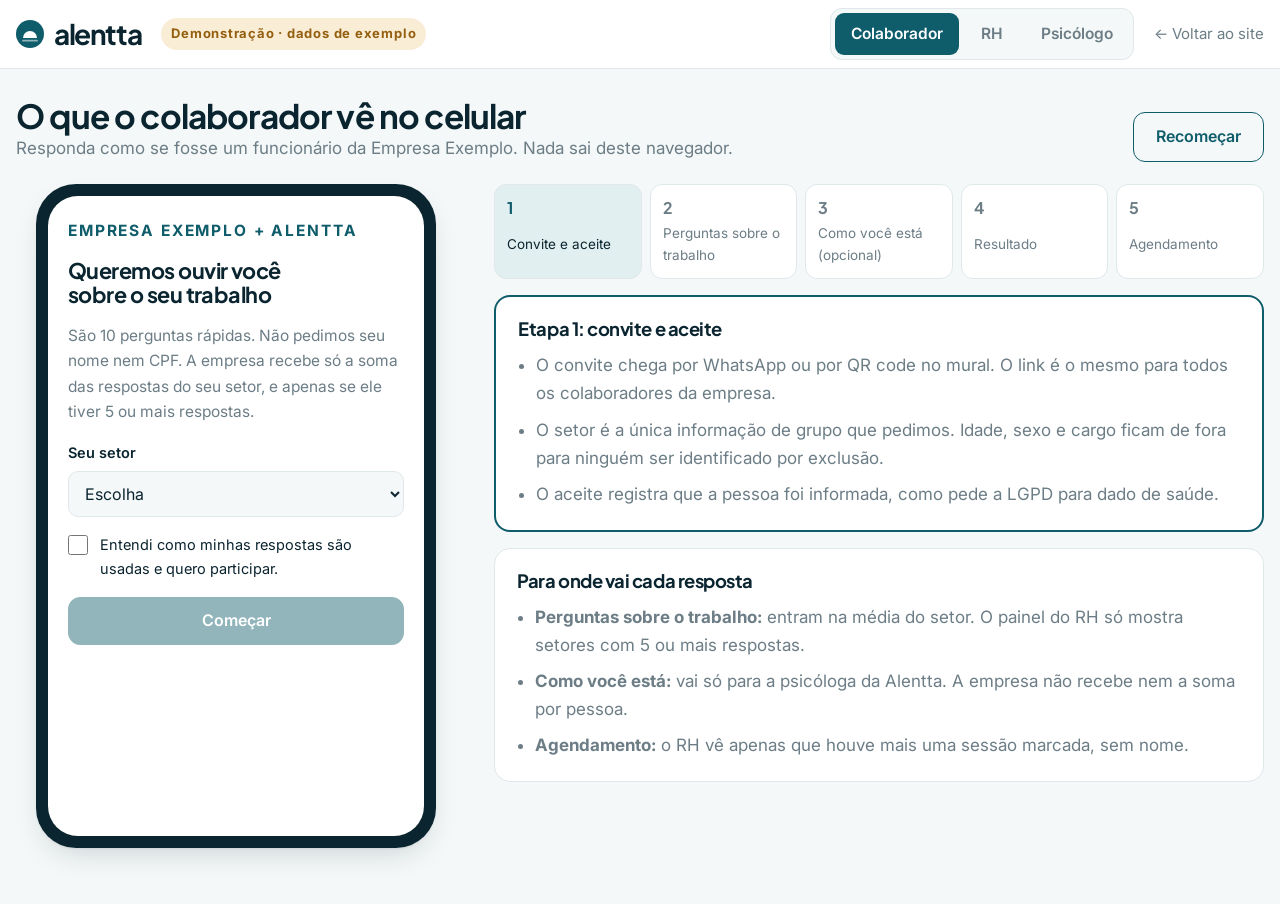
==== commit c8fa1000: "Redesenho profissional: fotos reais, tipografia nova, vitrine com abas, telas em alta fidelidade, me" ====
--- a/demo.html
+++ b/demo.html
@@ -7,7 +7,7 @@
 <meta name="robots" content="noindex">
 <link rel="preconnect" href="https://fonts.googleapis.com">
 <link rel="preconnect" href="https://fonts.gstatic.com" crossorigin>
-<link rel="stylesheet" href="https://fonts.googleapis.com/css2?family=Bricolage+Grotesque:opsz,wght@12..96,500;12..96,700&family=Figtree:wght@400;500;600;700&display=swap">
+<link rel="stylesheet" href="https://fonts.googleapis.com/css2?family=Inter:wght@400;500;600&family=Plus+Jakarta+Sans:wght@500;600;700&display=swap">
 <link rel="stylesheet" href="css/site.css">
 <link rel="stylesheet" href="css/demo.css">
 <style>:root{padding-top:env(safe-area-inset-top,0px);padding-bottom:env(safe-area-inset-bottom,0px)}[hidden]{display:none!important}</style>
@@ -16,7 +16,7 @@
 
 <header class="demo-top">
   <div class="demo-top-in">
-    <a class="logo" href="index.html" aria-label="Voltar ao site da Alentta"><span class="logo-mark" aria-hidden="true"></span>alentta</a>
+    <a class="logo" href="index.html" aria-label="Voltar ao site da Alentta"><svg viewBox="0 0 32 32" width="28" height="28" aria-hidden="true"><circle cx="16" cy="16" r="16" fill="var(--brand)"/><path d="M8 20.5a8 8 0 0 1 16 0z" fill="var(--brand-ink)"/><rect x="7" y="22.6" width="18" height="2" rx="1" fill="var(--brand-ink)" fill-opacity=".55"/></svg>alentta</a>
     <span class="demo-badge">Demonstração · dados de exemplo</span>
     <div class="tabs" role="tablist" aria-label="Escolha a tela">
       <button class="tab" role="tab" id="tab-colaborador" aria-controls="v-colaborador" aria-selected="true">Colaborador</button>
--- a/css/site.css
+++ b/css/site.css
@@ -2,17 +2,17 @@
    Layout: faixas horizontais de ponta a ponta, alternando fundo claro, fundo tingido e uma faixa escura (sigilo);
    o produto aparece como tela real (painel do RH e celular), em linhas alternadas texto/tela; conteúdo até 1240px. */
 :root{
-  --bg:#F5F7FB;
+  --bg:#F4F8F8;
   --surface:#FFFFFF;
-  --tint:#EAF0F9;
-  --ink:#131A2C;
-  --muted:#556079;
-  --line:#DCE2EC;
-  --brand:#1F3B78;
+  --tint:#E5F0EF;
+  --ink:#0B2530;
+  --muted:#6C7D86;
+  --line:#E0E8EA;
+  --brand:#0F5C6B;
   --brand-ink:#FFFFFF;
-  --brand-soft:#E2E9F6;
-  --sun:#D2702A;
-  --sun-soft:#FBE9DA;
+  --brand-soft:#E2EFF0;
+  --sun:#0F5C6B;
+  --sun-soft:#E2EFF0;
   --good:#2C7A57;
   --good-soft:#E0F1E7;
   --warn:#946010;
@@ -26,15 +26,15 @@
   --night-line:rgba(255,255,255,.13);
   --shadow:0 1px 2px rgba(19,26,44,.06),0 12px 32px -12px rgba(19,26,44,.22);
   --shadow-lg:0 2px 4px rgba(19,26,44,.05),0 30px 60px -20px rgba(19,26,44,.35);
-  --font-display:"Bricolage Grotesque","Segoe UI",system-ui,-apple-system,sans-serif;
-  --font-body:"Figtree","Segoe UI",system-ui,-apple-system,Roboto,sans-serif;
+  --font-display:"Plus Jakarta Sans","Segoe UI",system-ui,-apple-system,sans-serif;
+  --font-body:"Inter","Segoe UI",system-ui,-apple-system,Roboto,sans-serif;
   --radius:16px;
   --wrap:1240px;
 }
 @media (prefers-color-scheme: dark){
   :root:not([data-theme="light"]){
-    --bg:#0D1220;--surface:#151C2E;--tint:#121A2C;--ink:#E8ECF6;--muted:#A0A9C0;--line:#273049;
-    --brand:#9FB6F3;--brand-ink:#0D1220;--brand-soft:#1B2643;--sun:#F0A062;--sun-soft:#33251A;
+    --bg:#081A21;--surface:#0E2730;--tint:#0F2B33;--ink:#EAF2F3;--muted:#8DA0A7;--line:#1E3A44;
+    --brand:#6CC3C9;--brand-ink:#06191F;--brand-soft:#123640;--sun:#6CC3C9;--sun-soft:#123640;
     --good:#6CC59A;--good-soft:#152E28;--warn:#E2B357;--warn-soft:#332818;--crit:#EE8A80;--crit-soft:#391D1C;
     --night:#080C16;--night-2:#111A2C;--night-ink:#EAEEF7;--night-muted:#A7B1C8;--night-line:rgba(255,255,255,.12);
     --shadow:0 1px 2px rgba(0,0,0,.3),0 12px 32px -12px rgba(0,0,0,.6);
@@ -43,8 +43,8 @@
   }
 }
 :root[data-theme="dark"]{
-  --bg:#0D1220;--surface:#151C2E;--tint:#121A2C;--ink:#E8ECF6;--muted:#A0A9C0;--line:#273049;
-  --brand:#9FB6F3;--brand-ink:#0D1220;--brand-soft:#1B2643;--sun:#F0A062;--sun-soft:#33251A;
+  --bg:#081A21;--surface:#0E2730;--tint:#0F2B33;--ink:#EAF2F3;--muted:#8DA0A7;--line:#1E3A44;
+  --brand:#6CC3C9;--brand-ink:#06191F;--brand-soft:#123640;--sun:#6CC3C9;--sun-soft:#123640;
   --good:#6CC59A;--good-soft:#152E28;--warn:#E2B357;--warn-soft:#332818;--crit:#EE8A80;--crit-soft:#391D1C;
   --night:#080C16;--night-2:#111A2C;--night-ink:#EAEEF7;--night-muted:#A7B1C8;--night-line:rgba(255,255,255,.12);
   --shadow:0 1px 2px rgba(0,0,0,.3),0 12px 32px -12px rgba(0,0,0,.6);
@@ -271,6 +271,31 @@
 .doc-card .tag{display:inline-block;margin-top:10px;font-size:.75rem;font-weight:700;color:var(--good);background:var(--good-soft);padding:3px 9px;border-radius:99px}
 @media (max-width:1000px){.deliver{grid-template-columns:repeat(2,minmax(0,1fr))}}
 @media (max-width:620px){.deliver{grid-template-columns:1fr}}
+
+/* ---------- valor para a empresa ---------- */
+.value-grid{display:grid;grid-template-columns:repeat(4,minmax(0,1fr));gap:18px}
+.value{background:var(--surface);border:1px solid var(--line);border-radius:var(--radius);padding:24px;display:grid;gap:12px;align-content:start}
+.value h3{font-size:1.15rem}
+.value p{color:var(--muted);font-size:.9688rem}
+.evidence{margin-top:32px;display:grid;grid-template-columns:repeat(3,minmax(0,1fr));border-top:1px solid var(--line)}
+.evidence figure{margin:0;padding:26px 24px 0 0;display:grid;gap:10px;align-content:start}
+.evidence figure+figure{padding-left:24px;border-left:1px solid var(--line)}
+.evidence b{font:700 clamp(2.1rem,3.8vw,2.9rem)/1 var(--font-display);letter-spacing:-.035em;color:var(--brand);font-variant-numeric:tabular-nums}
+.evidence figcaption{color:var(--muted);font-size:.9688rem;max-width:36ch}
+.evidence cite{display:block;font-style:normal;font-size:.75rem;margin-top:6px;opacity:.9}
+.fine{margin-top:20px;font-size:.8438rem;color:var(--muted)}
+@media (max-width:1000px){.value-grid{grid-template-columns:repeat(2,minmax(0,1fr))}}
+@media (max-width:860px){.evidence{grid-template-columns:1fr}.evidence figure+figure{padding-left:0;border-left:0;border-top:1px solid var(--line);margin-top:22px}}
+@media (max-width:560px){.value-grid{grid-template-columns:1fr}}
+
+/* ---------- parceiros ---------- */
+.partner{display:grid;grid-template-columns:minmax(0,1.2fr) minmax(0,1fr) auto;gap:clamp(24px,4vw,48px);align-items:center}
+.partner h2{font-size:clamp(1.6rem,2.8vw,2.2rem);margin-top:12px}
+.partner .lead{margin-top:12px}
+.partner-list{list-style:none;margin:0;padding:0;display:grid;gap:10px}
+.partner-list li{padding:12px 16px;background:var(--surface);border:1px solid var(--line);border-radius:12px;font-size:.9688rem}
+.partner-list b{color:var(--brand);font-family:var(--font-display)}
+@media (max-width:960px){.partner{grid-template-columns:1fr}}
 
 /* ---------- sigilo ---------- */
 .privacy{background:var(--night);color:var(--night-ink)}
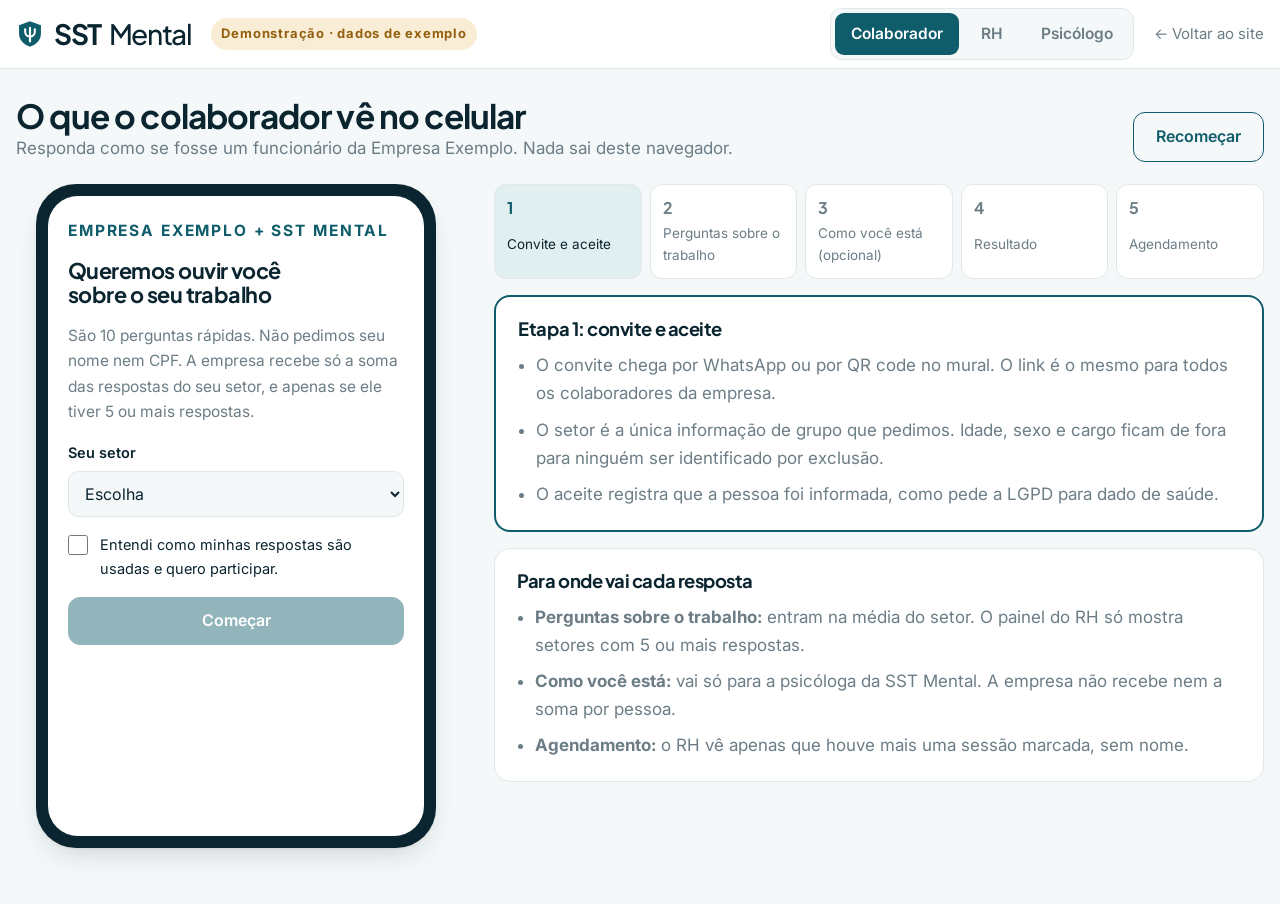
==== commit 0fbca2d9: "Nome definitivo: SST Mental (logo com escudo e psi, ícone e textos)" ====
--- a/demo.html
+++ b/demo.html
@@ -3,8 +3,9 @@
 <head>
 <meta charset="utf-8">
 <meta name="viewport" content="width=device-width, initial-scale=1, viewport-fit=cover">
-<title>Alentta · Demonstração</title>
+<title>SST Mental · Demonstração</title>
 <meta name="robots" content="noindex">
+<link rel="icon" href="img/favicon.svg" type="image/svg+xml">
 <link rel="preconnect" href="https://fonts.googleapis.com">
 <link rel="preconnect" href="https://fonts.gstatic.com" crossorigin>
 <link rel="stylesheet" href="https://fonts.googleapis.com/css2?family=Inter:wght@400;500;600&family=Plus+Jakarta+Sans:wght@500;600;700&display=swap">
@@ -16,7 +17,7 @@
 
 <header class="demo-top">
   <div class="demo-top-in">
-    <a class="logo" href="index.html" aria-label="Voltar ao site da Alentta"><svg viewBox="0 0 32 32" width="28" height="28" aria-hidden="true"><circle cx="16" cy="16" r="16" fill="var(--brand)"/><path d="M8 20.5a8 8 0 0 1 16 0z" fill="var(--brand-ink)"/><rect x="7" y="22.6" width="18" height="2" rx="1" fill="var(--brand-ink)" fill-opacity=".55"/></svg>alentta</a>
+    <a class="logo" href="index.html" aria-label="Voltar ao site da SST Mental"><svg viewBox="0 0 32 32" width="28" height="28" aria-hidden="true"><path d="M16 1.5 28.5 6v9.5c0 7.5-5.3 12.7-12.5 15-7.2-2.3-12.5-7.5-12.5-15V6z" fill="var(--brand)"/><path d="M10.5 10.5v3a5.5 5.5 0 0 0 11 0v-3M16 9v15.5" fill="none" stroke="var(--brand-ink)" stroke-width="2.4" stroke-linecap="round"/></svg><span class="wm">SST <span class="wm-l">Mental</span></span></a>
     <span class="demo-badge">Demonstração · dados de exemplo</span>
     <div class="tabs" role="tablist" aria-label="Escolha a tela">
       <button class="tab" role="tab" id="tab-colaborador" aria-controls="v-colaborador" aria-selected="true">Colaborador</button>
@@ -49,7 +50,7 @@
           <h3>Para onde vai cada resposta</h3>
           <ul>
             <li><b>Perguntas sobre o trabalho:</b> entram na média do setor. O painel do RH só mostra setores com 5 ou mais respostas.</li>
-            <li><b>Como você está:</b> vai só para a psicóloga da Alentta. A empresa não recebe nem a soma por pessoa.</li>
+            <li><b>Como você está:</b> vai só para a psicóloga da SST Mental. A empresa não recebe nem a soma por pessoa.</li>
             <li><b>Agendamento:</b> o RH vê apenas que houve mais uma sessão marcada, sem nome.</li>
           </ul>
         </div>
@@ -117,7 +118,7 @@
         <div class="queue" id="p-fila"></div>
       </div>
       <div class="panel">
-        <div class="panel-head"><div><h2>Agenda de hoje</h2><p>Sessões de 50 minutos por vídeo</p></div></div>
+        <div class="panel-head"><div><h2>Agenda de hoje</h2><p>Conversas de 30 minutos por vídeo</p></div></div>
         <div class="agenda" id="p-agenda"></div>
       </div>
       <div class="panel prontuario">
--- a/css/site.css
+++ b/css/site.css
@@ -1,4 +1,4 @@
-/* Alentta: saúde mental no trabalho (NR-1). Uma empresa da Eloá Group.
+/* SST Mental: saúde mental no trabalho (NR-1). Uma empresa da Eloá Group.
    Layout: faixas horizontais de ponta a ponta, alternando fundo claro, fundo tingido e uma faixa escura (sigilo);
    o produto aparece como tela real (painel do RH e celular), em linhas alternadas texto/tela; conteúdo até 1240px. */
 :root{
@@ -404,3 +404,6 @@
 .group-wordmark small{font-size:12px;font-weight:700;letter-spacing:.26em;text-transform:uppercase}
 @media (max-width:860px){.footer-top{grid-template-columns:repeat(3,minmax(0,1fr))}.footer-top>:first-child{grid-column:1/-1}}
 @media (max-width:520px){.footer-top{grid-template-columns:1fr}}
+
+/* logo SST Mental: "Mental" mais leve */
+.wm-l{font-weight:500;margin-left:.16em}
--- a/css/demo.css
+++ b/css/demo.css
@@ -7,7 +7,7 @@
 .tab[aria-selected="true"]{background:var(--brand);color:var(--brand-ink)}
 .back{font-size:.9375rem;color:var(--muted);text-decoration:none}
 .back:hover{color:var(--ink)}
-@media (max-width:760px){.tabs{margin-left:0;width:100%}.tab{flex:1;padding:8px}}
+@media (max-width:760px){.tabs{margin-left:0;width:100%}.tab{flex:1;padding:8px}.demo-top{position:static}}
 
 .screen{padding-block:28px 56px;padding-left:max(16px,env(safe-area-inset-left,0px));padding-right:max(16px,env(safe-area-inset-right,0px))}
 .screen-in{max-width:1680px;margin-inline:auto;min-width:0}
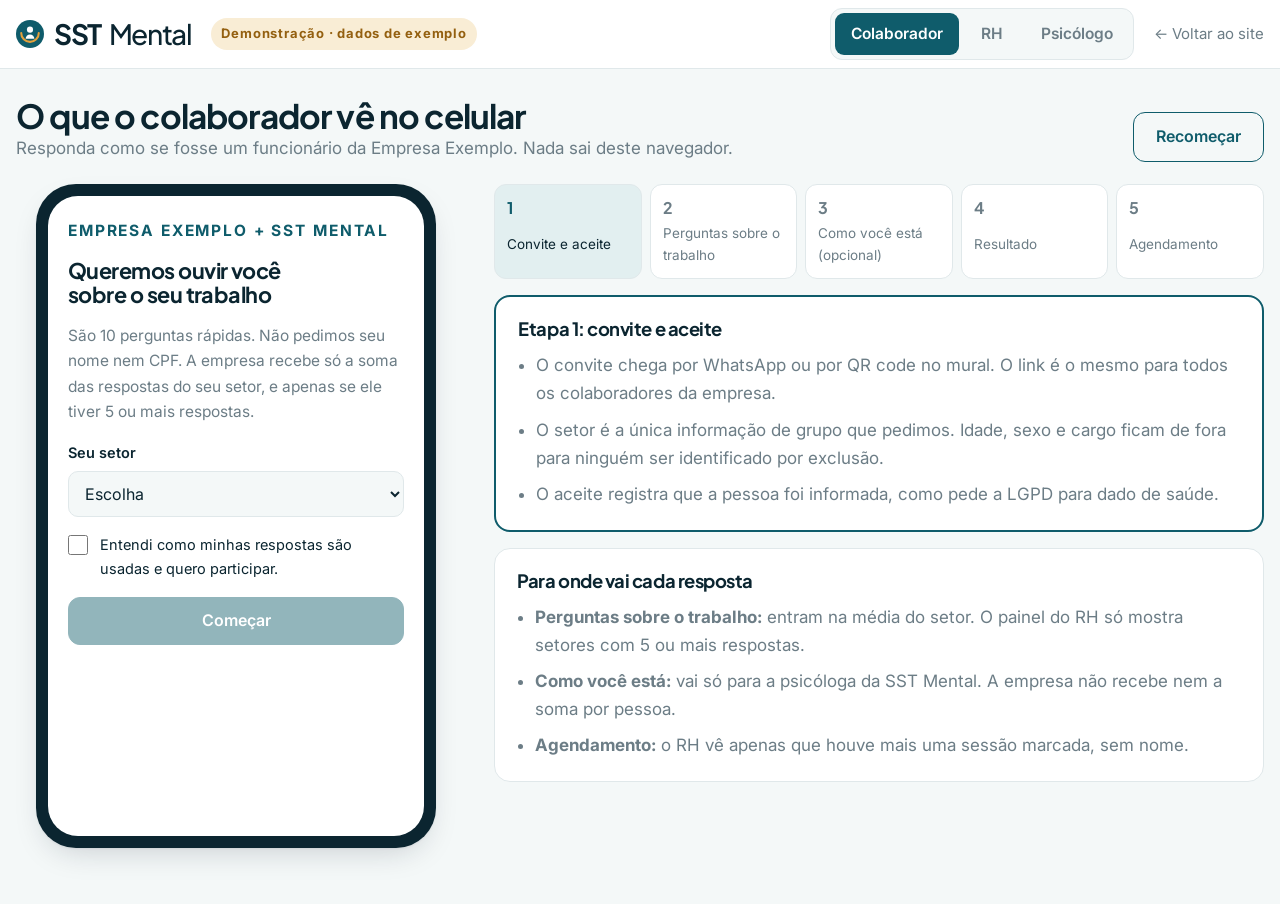
==== commit dd670d2d: "Logo nova: pessoa acolhida (pessoa com arco âmbar), também no ícone da aba" ====
--- a/demo.html
+++ b/demo.html
@@ -17,7 +17,7 @@
 
 <header class="demo-top">
   <div class="demo-top-in">
-    <a class="logo" href="index.html" aria-label="Voltar ao site da SST Mental"><svg viewBox="0 0 32 32" width="28" height="28" aria-hidden="true"><path d="M16 1.5 28.5 6v9.5c0 7.5-5.3 12.7-12.5 15-7.2-2.3-12.5-7.5-12.5-15V6z" fill="var(--brand)"/><path d="M10.5 10.5v3a5.5 5.5 0 0 0 11 0v-3M16 9v15.5" fill="none" stroke="var(--brand-ink)" stroke-width="2.4" stroke-linecap="round"/></svg><span class="wm">SST <span class="wm-l">Mental</span></span></a>
+    <a class="logo" href="index.html" aria-label="Voltar ao site da SST Mental"><svg viewBox="0 0 32 32" width="28" height="28" aria-hidden="true"><circle cx="16" cy="16" r="16" fill="var(--brand)"/><circle cx="16" cy="11" r="3.5" fill="var(--brand-ink)"/><path d="M11 21.5a5 5 0 0 1 10 0z" fill="var(--brand-ink)"/><path d="M6 15a10 10 0 0 0 20 0" fill="none" stroke="var(--accent, #E3A13B)" stroke-width="2.4" stroke-linecap="round"/></svg><span class="wm">SST <span class="wm-l">Mental</span></span></a>
     <span class="demo-badge">Demonstração · dados de exemplo</span>
     <div class="tabs" role="tablist" aria-label="Escolha a tela">
       <button class="tab" role="tab" id="tab-colaborador" aria-controls="v-colaborador" aria-selected="true">Colaborador</button>
